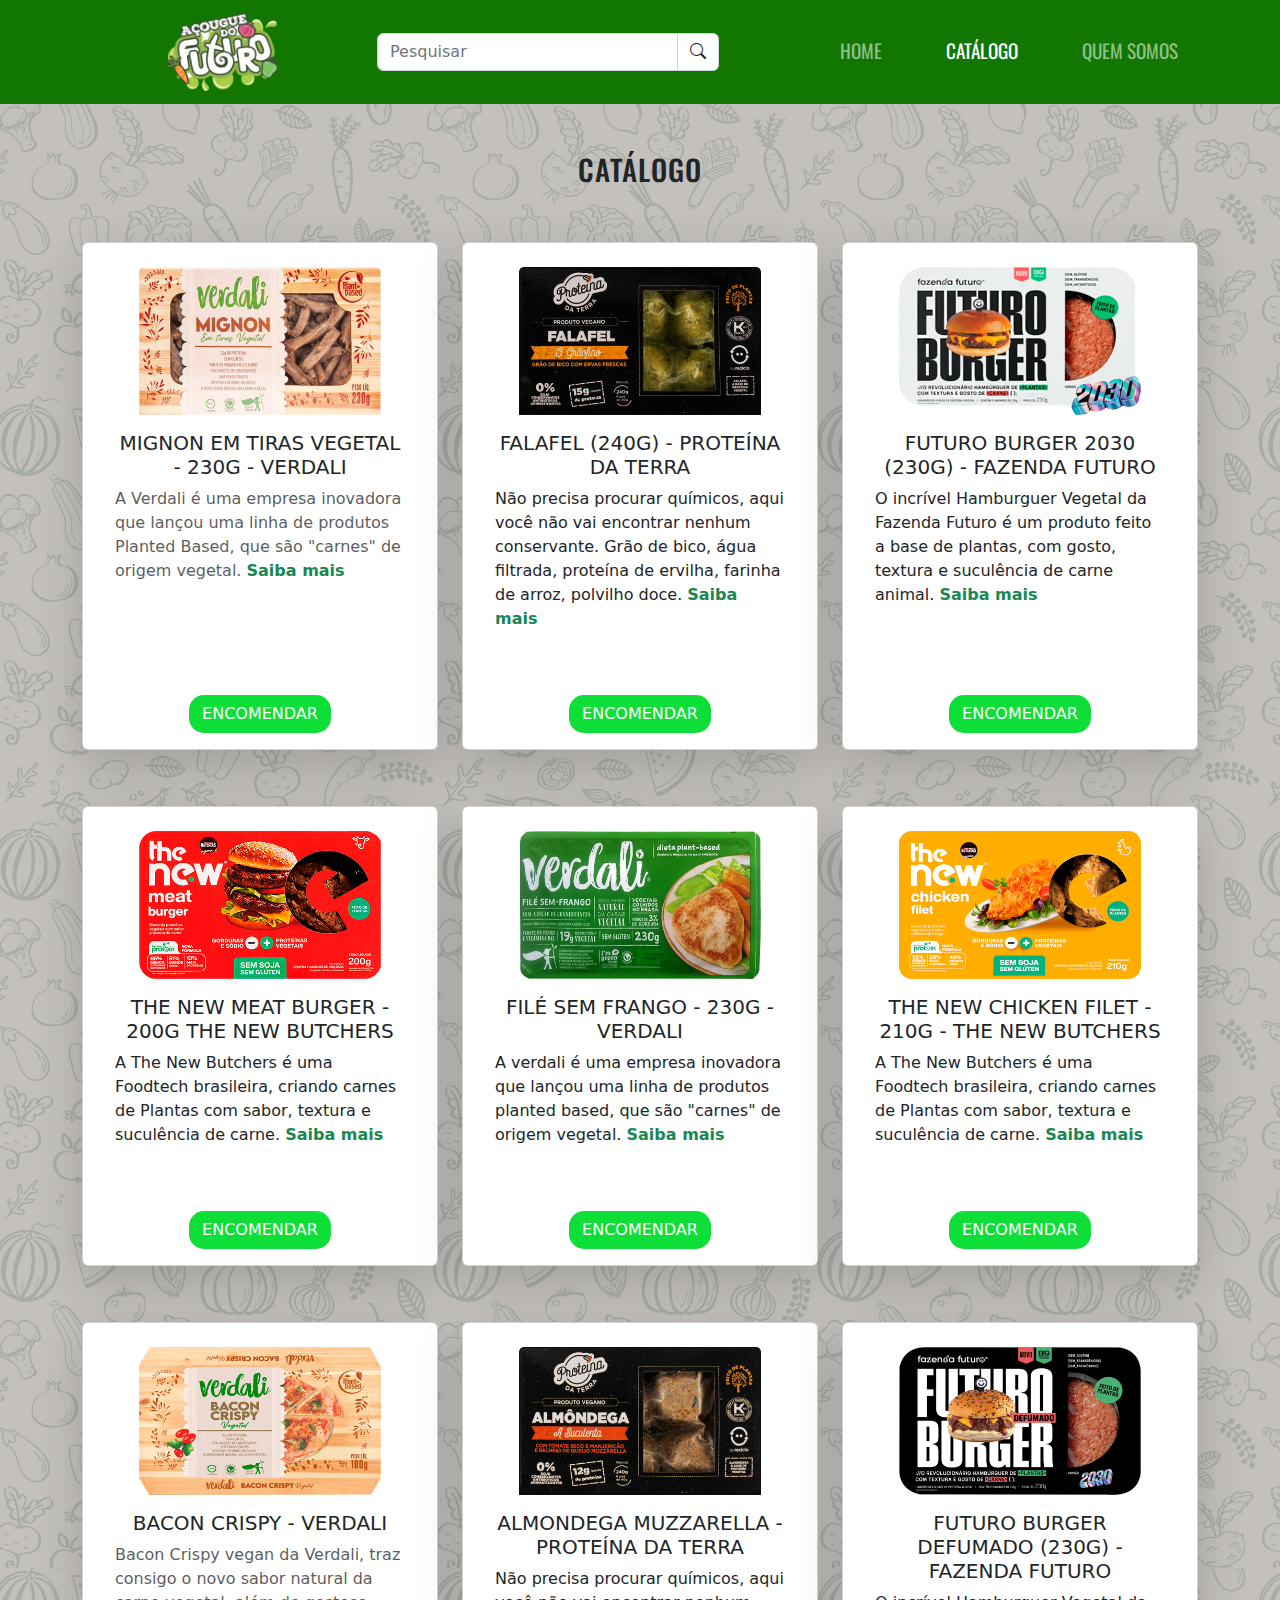
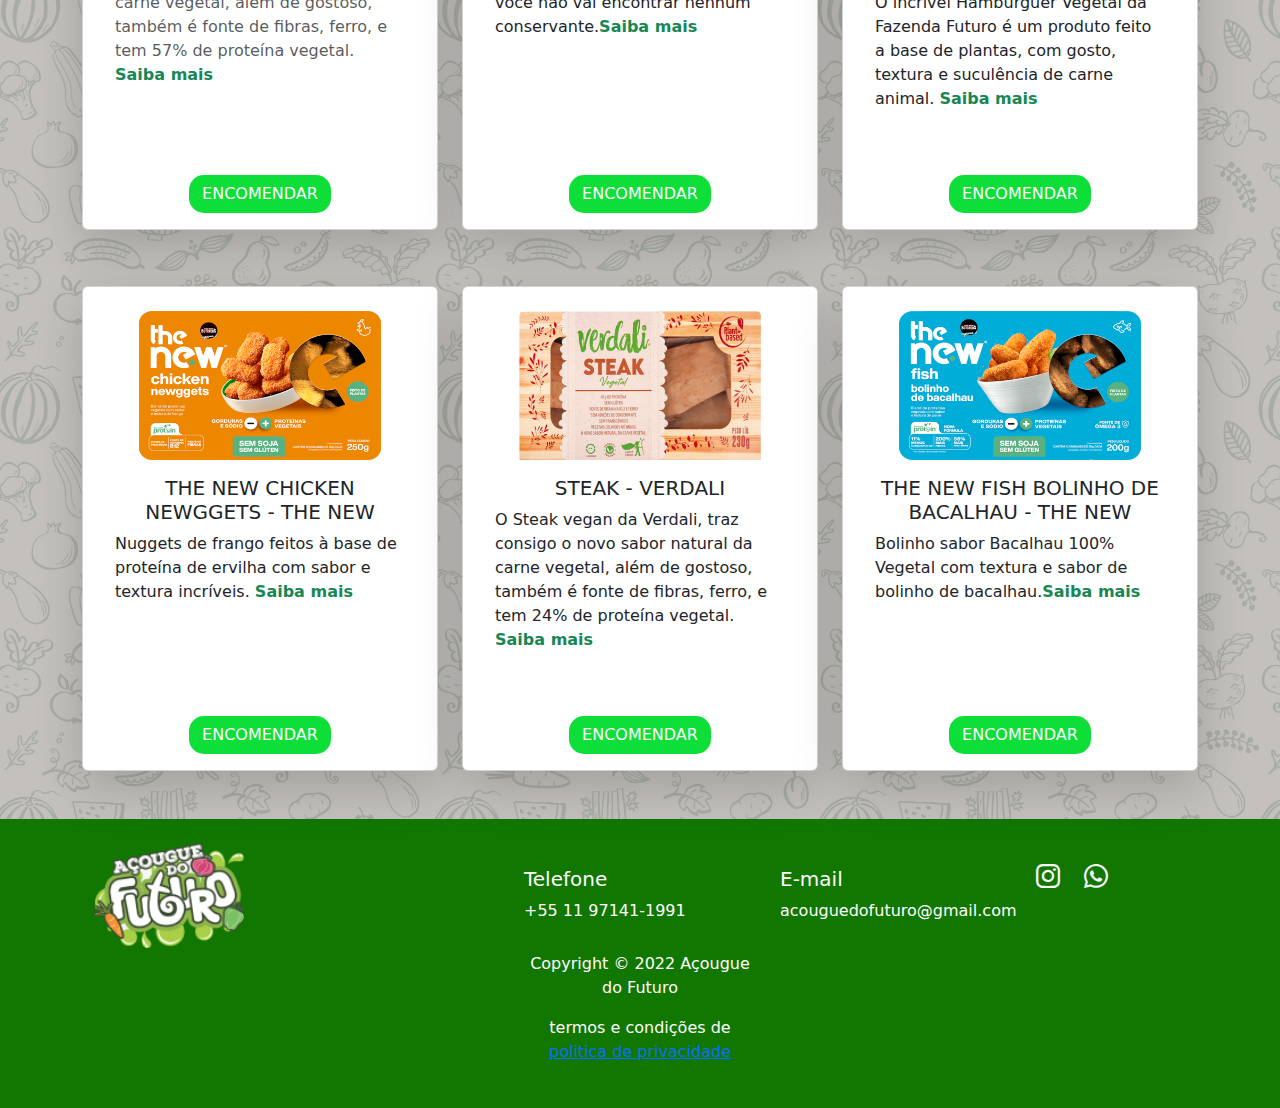
==== catalogo.html @ c46d52bd "Projeto Finalizado" ====
<!DOCTYPE html>
<html lang="pt-br">
<head>
    <meta charset="UTF-8">
    <meta http-equiv="X-UA-Compatible" content="IE=edge">
    <meta name="viewport" content="width=device-width, initial-scale=1.0">
    <!-- keywords -->
    <meta name="keywords" content="acougue do futuro, vegano, catalogo">
    <!-- description -->
    <meta name="description" content="No açougue do Futuro você encontra uma infinita variedade de carnes vegetais para seu dia dia.">
    <!-- CSS Bootstrap -->
    <link rel="stylesheet" href="css/bootstrap.css">
    <!-- CSS próprio -->
    <link rel="stylesheet" href="style.css">
        <!-- icones bootstrap -->
        <link rel="stylesheet" href="https://cdn.jsdelivr.net/npm/bootstrap-icons@1.8.3/font/bootstrap-icons.css">
        <!-- favicon -->
        <link rel="shortcut icon" href="img/favicon.png" type="image/x-icon">
        
        <title>Açougue do Futuro</title>

</head>
<body>
    <header class="bg-principal">
        <nav class="navbar navbar-expand-lg ">
            <div class="container">
              <a class="navbar-brand col-3 d-flex  justify-content-center " href="index.html"><img class="img-logo" src="img/logo_acougue 1.png" alt="logo açougue do futuro"></a>
              <button class="navbar-toggler" type="button" data-bs-toggle="collapse" data-bs-target="#navbarTogglerDemo02" aria-controls="navbarTogglerDemo02" aria-expanded="false" aria-label="Toggle navigation">
                <span class="navbar-toggler-icon d-flex justify-content-end"></span>
              </button>
        
        
              <div class="collapse navbar-collapse" id="navbarTogglerDemo02">
                  <form class="d-flex col-lg-5 col-md-auto" role="search">
                      <div class="input-group">
                          <input class="form-control " type="search" placeholder="Pesquisar" aria-label="Search">
                          <button class="input-group-text bg-white" id="basic-addon1">
                            <i class="bi bi-search "></i>
                          </button>
                        </div>
                    </form>
                  <div class="container">
                    <ul class="navbar-nav navbar-dark  mb-2 mb-lg-0   justify-content-end  ">
                      <li class="nav-item me-5 ">
                        <a class="nav-link  fonte-nav" aria-current="page" href="index.html" title="pagina inicial">HOME</a>
                      </li>
                      <li class="nav-item me-5">
                        <a class="nav-link active fonte-nav" href="catalogo.html" title="catálogo">CATÁLOGO</a>
                      </li>
                      <li class="nav-item">
                        <a class="nav-link fonte-nav" href="quem_somos.html" title="pagina quem somos">QUEM SOMOS</a>
                      </li>
                    </ul>
                  </div>
                </div>
            </div>
          </nav>
    </header>
      <!-- FIM navbar -->
    
     <!-- Cards Produtos -->
        <h3 class="text-center mt-5 mb-5 fonte">CATÁLOGO</h3 >
     <section class="container">
      <div class="row">
        

        <div class="col-md-4 mt-2 mb-5">
          <div class="card align-items-center h-100 p-3 shadow-lg p-3 mb-5 bg-body rounded">
            <img class="card-img-top w-75 mt-2" src="produtos_img/verdali_cortada/mignon.png" alt="MIGNON EM TIRAS VEGETAL - 230G - VERDALI">
            <div class="card-body text-center text-muted">
              <h5 class="card-title text-dark">MIGNON EM TIRAS VEGETAL - 230G - VERDALI</h5>
              <p class="card-text text-start">A Verdali é uma empresa inovadora que lançou uma linha de produtos Planted Based, que são "carnes" de origem vegetal. <a href="produtos_uni/mignon_verdali.html" title="mignon em tiras verdali" class="text-success text-decoration-none fw-bold">Saiba mais</a></p>
            </div>  
            
            <div>
              <a href="https://api.whatsapp.com/send?phone=5511971411991&text=Ol%C3%A1%2C%20Tudo%20bem%3F%20%20Gostaria%20de%20ver%20a%20tabela%20de%20pre%C3%A7os" class="btn  colorBottom">Encomendar</a>
            </div>
            
          </div>
        </div>

        <div class="col-md-4 mt-2 mb-5">
          <div class="card align-items-center h-100 p-3 shadow-lg p-3 mb-5 bg-body rounded">
            <img class="card-img-top w-75 mt-2" src="produtos_img/proteina_cortada/falafel.png" alt="FALAFEL (240G) - PROTEÍNA DA TERRA">
            <div class="card-body text-center">
              <h5 class="card-title text-dark">FALAFEL (240G) - PROTEÍNA DA TERRA</h5>
              <p class="card-text text-start">Não precisa procurar químicos, aqui você não vai encontrar nenhum conservante. Grão de bico, água filtrada, proteína de ervilha, farinha de arroz, polvilho doce. <a href="produtos_uni/proteina_falafel.html" title="falafel proteína da terra" class="text-success text-decoration-none fw-bold">Saiba mais</a></p>
            </div>

            <div>
              <a href="https://api.whatsapp.com/send?phone=5511971411991&text=Ol%C3%A1%2C%20Tudo%20bem%3F%20%20Gostaria%20de%20ver%20a%20tabela%20de%20pre%C3%A7os" class="btn  colorBottom">Encomendar</a>
            </div>

          </div>
        </div>

        <div class="col-md-4 mt-2 mb-5">
          <div class="card align-items-center h-100 p-3 shadow-lg p-3 mb-5 bg-body rounded">
            <img class="card-img-top w-75 mt-2" src="produtos_img/fazenda_cortada/futuro_burguer.png" alt="FUTURO BURGER 2030 (230G) - FAZENDA FUTURO">
            <div class="card-body text-center">
              <h5 class="card-title text-dark">FUTURO BURGER 2030 (230G) - FAZENDA FUTURO</h5>
              <p class="card-text text-start">O incrível Hamburguer Vegetal da Fazenda Futuro é um produto feito a base de plantas, com gosto, textura e suculência de carne animal. <a href="produtos_uni/burger_2030.html" title="futuro burger fazenda do futuro" class="text-success text-decoration-none fw-bold">Saiba mais</a></p>
            </div>

            <div>
              <a href="burger_2030.html" class="btn  colorBottom">Encomendar</a>
            </div>

          </div>
        </div>
    
        <div class="col-md-4 mt-2 mb-5">
          <div class="card align-items-center h-100 p-3 shadow-lg p-3 mb-5 bg-body rounded">
            <img class="card-img-top w-75 mt-2" src="produtos_img/the_new_cortada/the_new_meat.png" alt="THE NEW MEAT BURGER - 200G THE NEW BUTCHERS">
            <div class="card-body text-center">
              <h5 class="card-title text-dark">THE NEW MEAT BURGER - 200G THE NEW BUTCHERS</h5>
              <p class="card-text text-start">A The New Butchers é uma Foodtech brasileira, criando carnes de Plantas com sabor, textura e suculência de carne. <a href="produtos_uni/the_new_meat.html" title="The new meat burger - 200G the new butchers "  class="text-success text-decoration-none text-success fw-bold">Saiba mais</a></p>
            </div>

            <div>
              <a href="https://api.whatsapp.com/send?phone=5511971411991&text=Ol%C3%A1%2C%20Tudo%20bem%3F%20%20Gostaria%20de%20ver%20a%20tabela%20de%20pre%C3%A7os" class="btn  colorBottom">Encomendar</a>
            </div>

          </div>
        </div>

        <div class="col-md-4 mt-2 mb-5">
          <div class="card align-items-center h-100 p-3 shadow-lg p-3 mb-5 bg-body rounded">
            <img class="card-img-top w-75 mt-2" src="produtos_img/verdali_cortada/file_sem_frango.png" alt="FILÉ SEM FRANGO - 230G - VERDALI">
            <div class="card-body text-center">
              <h5 class="card-title text-dark">FILÉ SEM FRANGO - 230G - VERDALI</h5>
              <p class="card-text text-start">A verdali é uma empresa inovadora que lançou uma linha de produtos planted based, que são "carnes" de origem vegetal. <a href="produtos_uni/file_frango_verdali.html" title="FILÉ SEM FRANGO - 230G - VERDALI" class="text-success text-decoration-none fw-bold">Saiba mais</a></p>
            </div>
            
            <div>
              <a href="https://api.whatsapp.com/send?phone=5511971411991&text=Ol%C3%A1%2C%20Tudo%20bem%3F%20%20Gostaria%20de%20ver%20a%20tabela%20de%20pre%C3%A7os" class="btn  colorBottom">Encomendar</a>
            </div>

          </div>
        </div>
  
        <div class="col-md-4 mt-2 mb-5">
          <div class="card align-items-center h-100 p-3 shadow-lg p-3 mb-5 bg-body rounded">
            <img class="card-img-top w-75 mt-2" src="produtos_img/the_new_cortada/the_new_chicken_filet.png" alt="THE NEW CHICKEN FILET - 210G - THE NEW BUTCHERS">
            <div class="card-body text-center">
              <h5 class="card-title text-dark">THE NEW CHICKEN FILET - 210G - THE NEW BUTCHERS</h5>
              <p class="card-text text-start"> A The New Butchers é uma Foodtech brasileira, criando carnes de Plantas com sabor, textura e suculência de carne. <a href="produtos_uni/chicken_the_new.html" title="THE NEW CHICKEN FILET - 210G - THE NEW BUTCHERS" class="text-success text-decoration-none fw-bold">Saiba mais</a></p>
            </div>

            <div>
              <a href="https://api.whatsapp.com/send?phone=5511971411991&text=Ol%C3%A1%2C%20Tudo%20bem%3F%20%20Gostaria%20de%20ver%20a%20tabela%20de%20pre%C3%A7os" class="btn  colorBottom">Encomendar</a>
            </div>

          </div>
        </div>

      </div>
      <!-- novos produtos -->
      <div class="row">
        <div class="col-md-4 mt-2 mb-5">
          <div class="card align-items-center h-100 p-3 shadow-lg p-3 mb-5 bg-body rounded">
            <img class="card-img-top w-75 mt-2" src="produtos_img/verdali_cortada/bacon_crispy.png" alt="BACON CRISPY - VERDALI">
            <div class="card-body text-center text-muted">
              <h5 class="card-title text-dark">BACON CRISPY - VERDALI</h5>
              <p class="card-text text-start"> Bacon Crispy vegan da Verdali, traz consigo o novo sabor natural da carne vegetal, além de gostoso, também é fonte de fibras, ferro, e tem 57% de proteína vegetal. <a href="https://api.whatsapp.com/send?phone=5511971411991&text=Ol%C3%A1%2C%20Tudo%20bem%3F%20%20Gostaria%20de%20ver%20a%20tabela%20de%20pre%C3%A7os" title="BACON CRISPY - VERDALI" class="text-success text-decoration-none fw-bold">Saiba mais</a></p>
            </div>  
            
            <div>
              <a href="https://api.whatsapp.com/send?phone=5511971411991&text=Ol%C3%A1%2C%20Tudo%20bem%3F%20%20Gostaria%20de%20ver%20a%20tabela%20de%20pre%C3%A7os" class="btn  colorBottom">Encomendar</a>
            </div>
            
          </div>
        </div>

        <div class="col-md-4 mt-2 mb-5">
          <div class="card align-items-center h-100 p-3 shadow-lg p-3 mb-5 bg-body rounded">
            <img class="card-img-top w-75 mt-2" src="produtos_img/proteina_cortada/almondega_mozzarella.png" alt="ALMONDEGA MUZZARELLA - PROTEÍNA DA TERRA">
            <div class="card-body text-center">
              <h5 class="card-title text-dark">ALMONDEGA MUZZARELLA - PROTEÍNA DA TERRA</h5>
              <p class="card-text text-start">Não precisa procurar químicos, aqui você não vai encontrar nenhum conservante.<a href="produtos_uni/proteina_falafel.html" title="ALMONDEGA MUZZARELLA - PROTEÍNA DA TERRA" class="text-success text-decoration-none fw-bold">Saiba mais</a></p>
            </div>

            <div>
              <a href="https://api.whatsapp.com/send?phone=5511971411991&text=Ol%C3%A1%2C%20Tudo%20bem%3F%20%20Gostaria%20de%20ver%20a%20tabela%20de%20pre%C3%A7os" class="btn  colorBottom">Encomendar</a>
            </div>

          </div>
        </div>

        <div class="col-md-4 mt-2 mb-5">
          <div class="card align-items-center h-100 p-3 shadow-lg p-3 mb-5 bg-body rounded">
            <img class="card-img-top w-75 mt-2" src="produtos_img/fazenda_cortada/futuro_burguer_defumado.png" alt="FUTURO BURGER DEFUMADO (230G) - FAZENDA FUTURO">
            <div class="card-body text-center">
              <h5 class="card-title text-dark">FUTURO BURGER DEFUMADO (230G) - FAZENDA FUTURO</h5>
              <p class="card-text text-start">O incrível Hamburguer Vegetal da Fazenda Futuro é um produto feito a base de plantas, com gosto, textura e suculência de carne animal. <a href="produtos_uni/burger_2030.html" title="futuro burger defumado fazenda do futuro" class="text-success text-decoration-none fw-bold">Saiba mais</a></p>
            </div>

            <div>
              <a href="burger_2030.html" class="btn  colorBottom">Encomendar</a>
            </div>

          </div>
        </div>
    
        <div class="col-md-4 mt-2 mb-5">
          <div class="card align-items-center h-100 p-3 shadow-lg p-3 mb-5 bg-body rounded">
            <img class="card-img-top w-75 mt-2" src="produtos_img/the_new_cortada/the_new_chicken_newggets.png" alt="THE NEW CHICKEN NEWGGETS - THE NEW">
            <div class="card-body text-center">
              <h5 class="card-title text-dark">THE NEW CHICKEN NEWGGETS - THE NEW</h5>
              <p class="card-text text-start">Nuggets de frango feitos à base de proteína de ervilha com sabor e textura incríveis. <a href="produtos_uni/the_new_meat.html" title="THE NEW CHICKEN NEWGGETS - THE NEW" class="text-success text-decoration-none text-success fw-bold">Saiba mais</a></p>
            </div>

            <div>
              <a href="https://api.whatsapp.com/send?phone=5511971411991&text=Ol%C3%A1%2C%20Tudo%20bem%3F%20%20Gostaria%20de%20ver%20a%20tabela%20de%20pre%C3%A7os" class="btn  colorBottom">Encomendar</a>
            </div>

          </div>
        </div>

        <div class="col-md-4 mt-2 mb-5">
          <div class="card align-items-center h-100 p-3 shadow-lg p-3 mb-5 bg-body rounded">
            <img class="card-img-top w-75 mt-2" src="produtos_img/verdali_cortada/steak.png" alt="STEAK - VERDALI">
            <div class="card-body text-center">
              <h5 class="card-title text-dark">STEAK - VERDALI</h5>
              <p class="card-text text-start">O Steak vegan da Verdali, traz consigo o novo sabor natural da carne vegetal, além de gostoso, também é fonte de fibras, ferro, e tem 24% de proteína vegetal. <a href="produtos_uni/file_frango_verdali.html" title="STEAK - VERDALI" class="text-success text-decoration-none fw-bold">Saiba mais</a></p>
            </div>
            
            <div>
              <a href="https://api.whatsapp.com/send?phone=5511971411991&text=Ol%C3%A1%2C%20Tudo%20bem%3F%20%20Gostaria%20de%20ver%20a%20tabela%20de%20pre%C3%A7os" class="btn  colorBottom">Encomendar</a>
            </div>

          </div>
        </div>
  
        <div class="col-md-4 mt-2 mb-5">
          <div class="card align-items-center h-100 p-3 shadow-lg p-3 mb-5 bg-body rounded">
            <img class="card-img-top w-75 mt-2" src="produtos_img/the_new_cortada/the_new_fish_bolinho_de_bacalhau.png" alt="THE NEW FISH BOLINHO DE BACALHAU - THE NEW ">
            <div class="card-body text-center">
              <h5 class="card-title text-dark">THE NEW FISH BOLINHO DE BACALHAU - THE NEW</h5>
              <p class="card-text text-start"> Bolinho sabor Bacalhau 100% Vegetal com textura e sabor de bolinho de bacalhau.<a href="produtos_uni/chicken_the_new.html" title="THE NEW FISH BOLINHO DE BACALHAU - THE NEW" class="text-success text-decoration-none fw-bold">Saiba mais</a></p>
            </div>

            <div>
              <a href="https://api.whatsapp.com/send?phone=5511971411991&text=Ol%C3%A1%2C%20Tudo%20bem%3F%20%20Gostaria%20de%20ver%20a%20tabela%20de%20pre%C3%A7os" class="btn  colorBottom">Encomendar</a>
            </div>

          </div>
        </div>

      </div>
    </section>
    <!-- FIM cards -->
      
      <!-- Footer -->
      <div class="container-fluid bg-principal">
        <footer class="row row-cols-1 row-cols-sm-2 row-cols-md-5 py-4 ">
          <div class="col ">
            <a href="/" class="d-flex align-items-center justify-content-lg-end   link-dark text-decoration-none ">
              <img  class=" img-footer" src="img/logo_acougue 1.png" alt="">
            </a>
          </div>
      
          <div class="col mb-3">
      
          </div>
      
          <div class="col mb-3 mt-4">
            <h5 class="text-white ">Telefone</h5>
            <ul class="nav flex-column">
              <li class="nav-item mb-2"><a href="tel:+5511971411991" class="nav-link p-0 text-white">+55 11 97141-1991</a></li>
              
            </ul>
          </div>
      
          <div class="col mb-3 mt-4">
            <h5 class="text-white ">E-mail</h5>
            <ul class="nav flex-column">
              <li class="nav-item mb-2"><a href="mailto:Acouguedofuturo@gmail.com" class="nav-link p-0 text-white ">acouguedofuturo@gmail.com</a></li>
              
            </ul>
          </div>
      
          <div class="col mb-3 mt-3">
            
            <ul class="nav d-flex">
              <li class="nav-item mb-2 me-4"><a href="https://www.instagram.com/acouguedofuturo/" target="_blank" class="nav-link p-0 text-muted"><i class="bi bi-instagram fs-4 text-light"></i></a></li>
              <li class="nav-item mb-2"><a href="https://api.whatsapp.com/send?phone=5511971411991&text=Ol%C3%A1%2C%20Tudo%20bem%3F%20%20Gostaria%20de%20ver%20a%20tabela%20de%20pre%C3%A7os" class="nav-link p-0 text-muted"><i class="bi bi-whatsapp fs-4 text-light"></i></a></li>
            </ul>
          </div>
          <div class="container justify-content-center py-1">
            <p class="text-white text-center">Copyright &copy; 2022 Açougue do Futuro</p>
            <p class="text-white text-center">termos e condições de 
              <a href="politica.html">
                politica de privacidade</p>
              </a>
          </div>
        </footer>
      </div>
      <!-- Javascript Bootstrap -->
      <script src="js/bootstrap.bundle.js"></script>

</body>
</html>
---- style.css ----
@import url('https://fonts.googleapis.com/css2?family=Oswald:wght@400;500&display=swap');
body{
    background-image: url(img/background.png);
    
}
.fundo-politica{
	background-color: white;
}
.fonte{
	font-family: 'Oswald', sans-serif;
	font-size: 1.8em;
	letter-spacing: 1px;
}
.fonte-nav{
	font-family: 'Oswald', sans-serif;
	font-size: 1.2rem;
}
.fonte-comentario{
	font-family: 'Oswald', sans-serif;
}

.bg-principal{
    background-color: #117700;
}
.img-logo{
    width: 110px;
}
.img-footer{
    width: 150px;
}


.colorBottom {
    background: #0edf38;
    text-transform: uppercase;
    border-radius: 15px;
	color: white;
}
.colorBottom:hover {
	background: #0db22e;
	color: white;
    
}
.produto-avulso{
    max-width: 80%;
    

}
.lista-ingredientes{
	list-style: none;
	padding: 0;
}
.logo-qs{
	width: 80%;
}
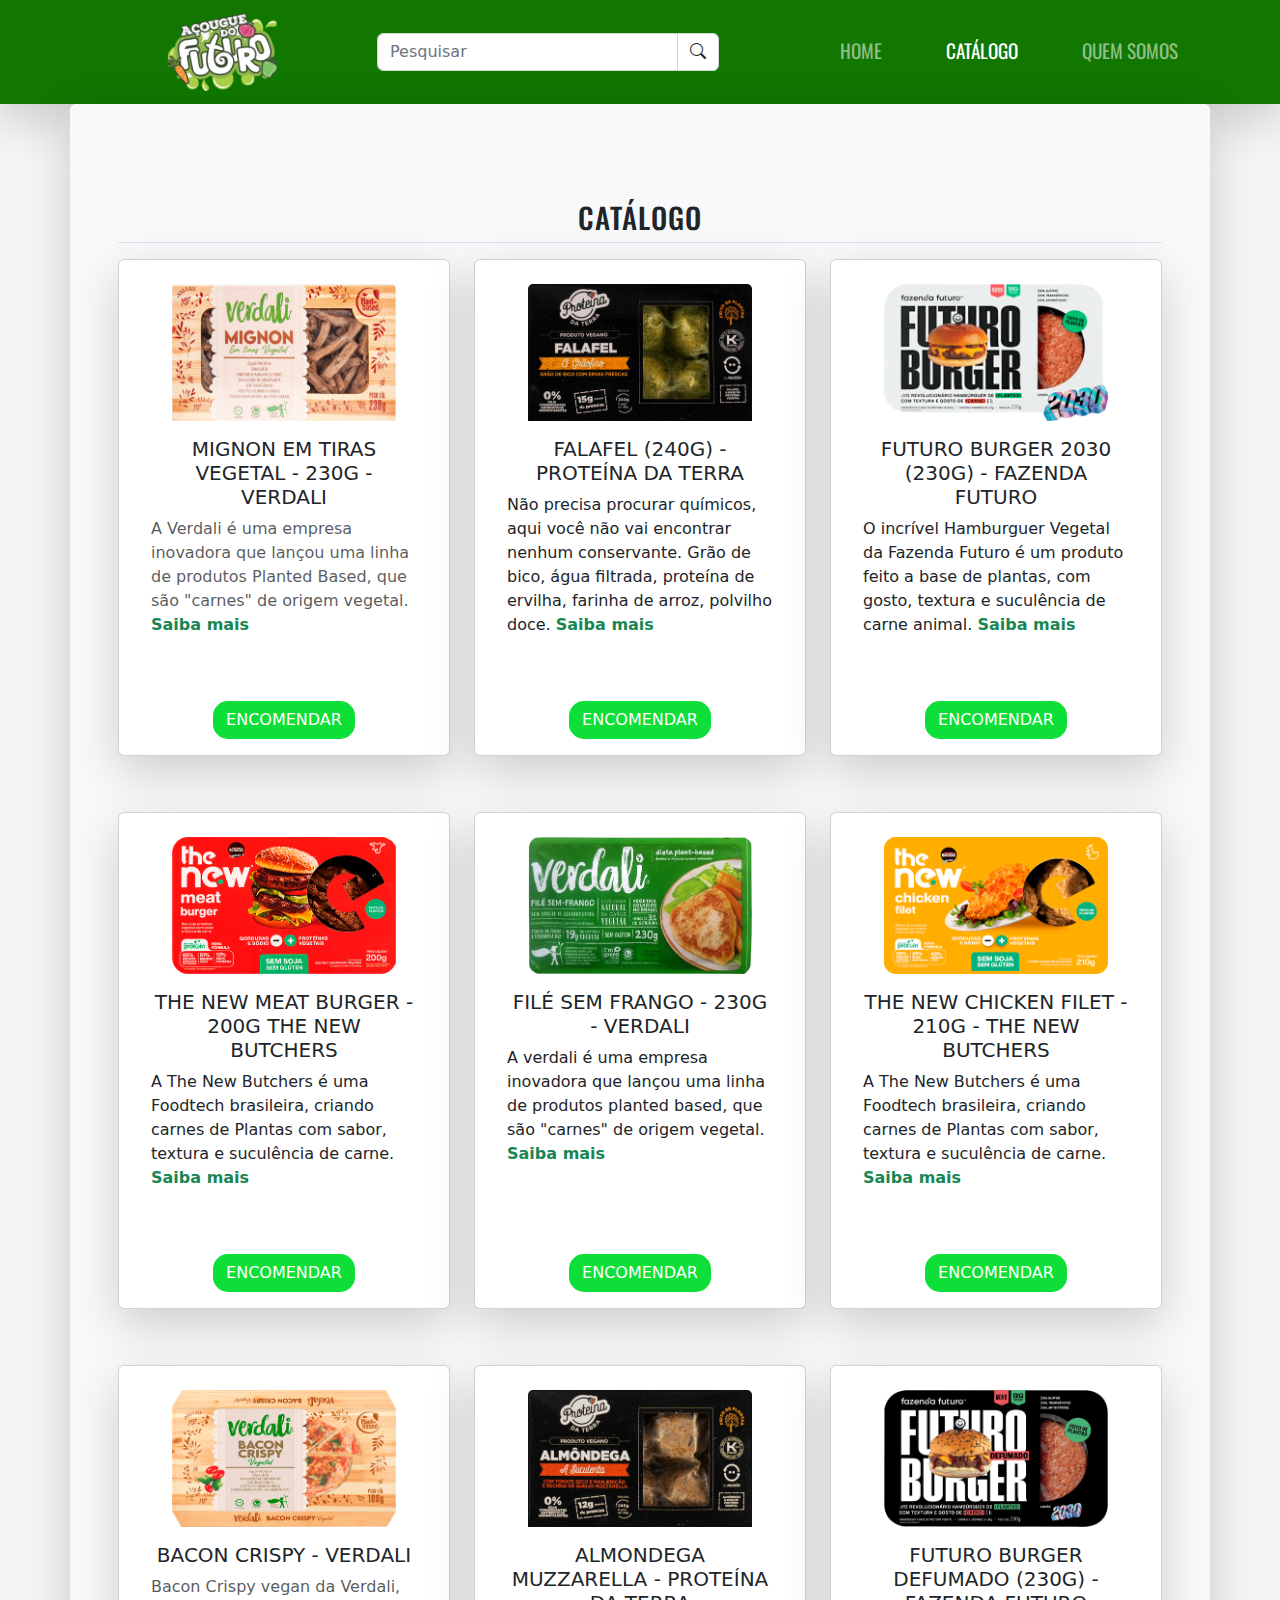
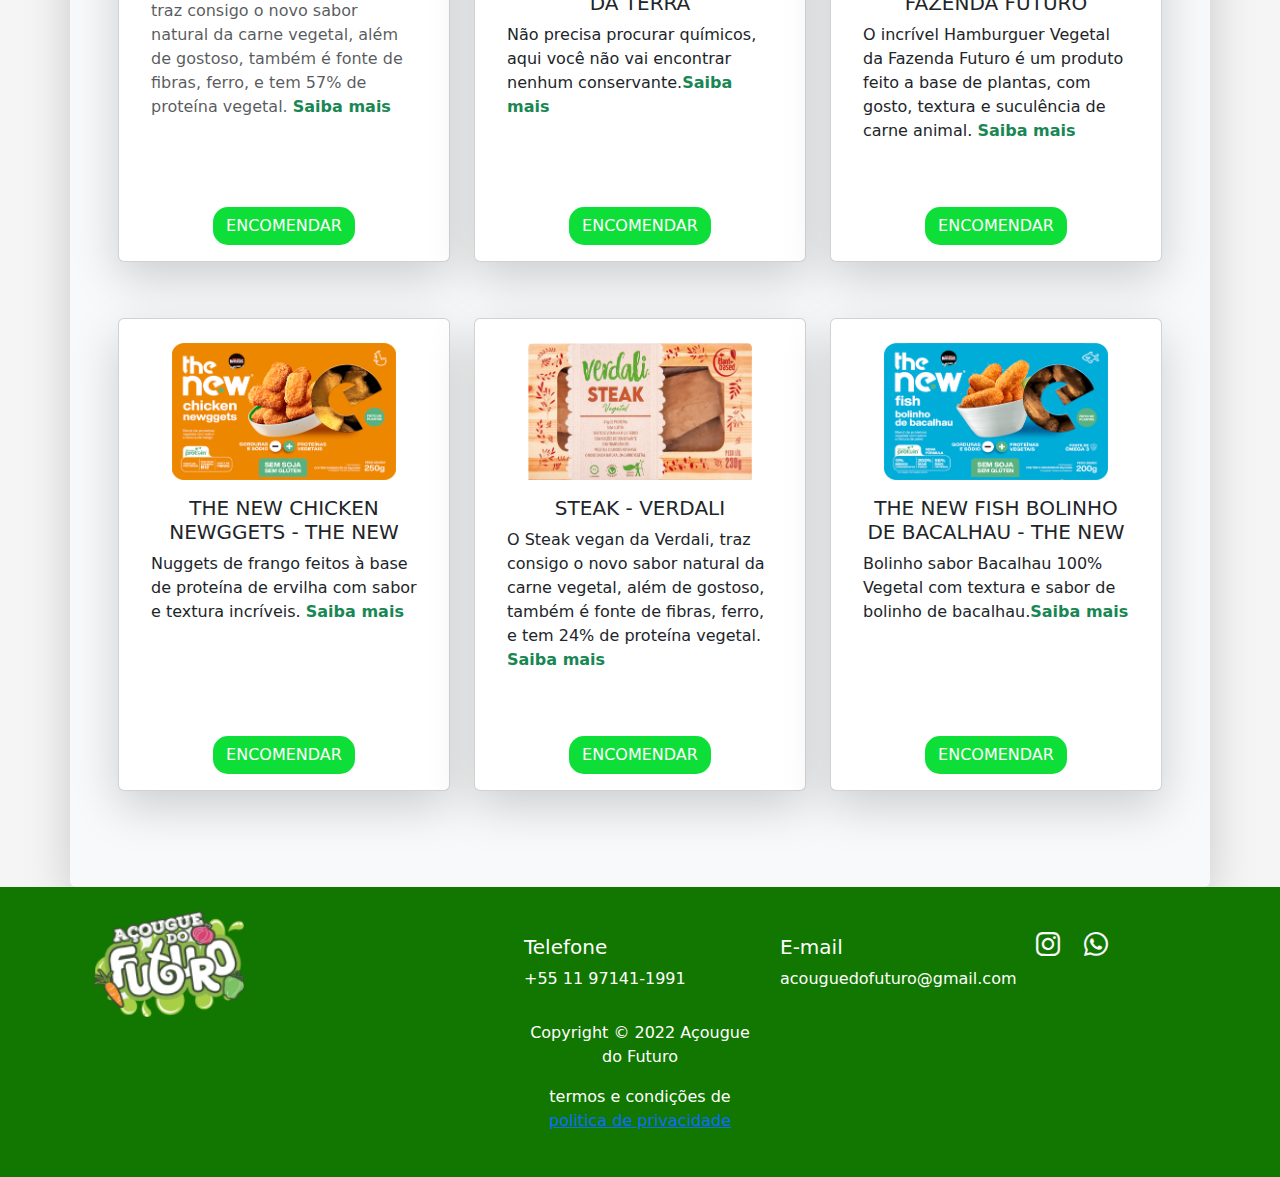
==== commit 8c0a22ae: "refaturando o codigo" ====
--- a/catalogo.html
+++ b/catalogo.html
@@ -21,7 +21,7 @@
 
 </head>
 <body>
-    <header class="bg-principal">
+    <header class="bg-principal shadow-lg">
         <nav class="navbar navbar-expand-lg ">
             <div class="container">
               <a class="navbar-brand col-3 d-flex  justify-content-center " href="index.html"><img class="img-logo" src="img/logo_acougue 1.png" alt="logo açougue do futuro"></a>
@@ -59,11 +59,10 @@
       <!-- FIM navbar -->
     
      <!-- Cards Produtos -->
-        <h3 class="text-center mt-5 mb-5 fonte">CATÁLOGO</h3 >
-     <section class="container">
+     <section class="container px-5 py-5 align-end bg-light rounded shadow-lg" id="featured-3">
+
+      <h3 class="pb-2 pt-5 border-bottom text-center fonte text-uppercase">Catálogo</h3>
       <div class="row">
-        
-
         <div class="col-md-4 mt-2 mb-5">
           <div class="card align-items-center h-100 p-3 shadow-lg p-3 mb-5 bg-body rounded">
             <img class="card-img-top w-75 mt-2" src="produtos_img/verdali_cortada/mignon.png" alt="MIGNON EM TIRAS VEGETAL - 230G - VERDALI">
--- a/style.css
+++ b/style.css
@@ -1,7 +1,7 @@
 @import url('https://fonts.googleapis.com/css2?family=Oswald:wght@400;500&display=swap');
 body{
-    background-image: url(img/background.png);
-    
+    /* background-image: url(img/background.png); */
+	background-color: #f5f5f5;
 }
 .fundo-politica{
 	background-color: white;
